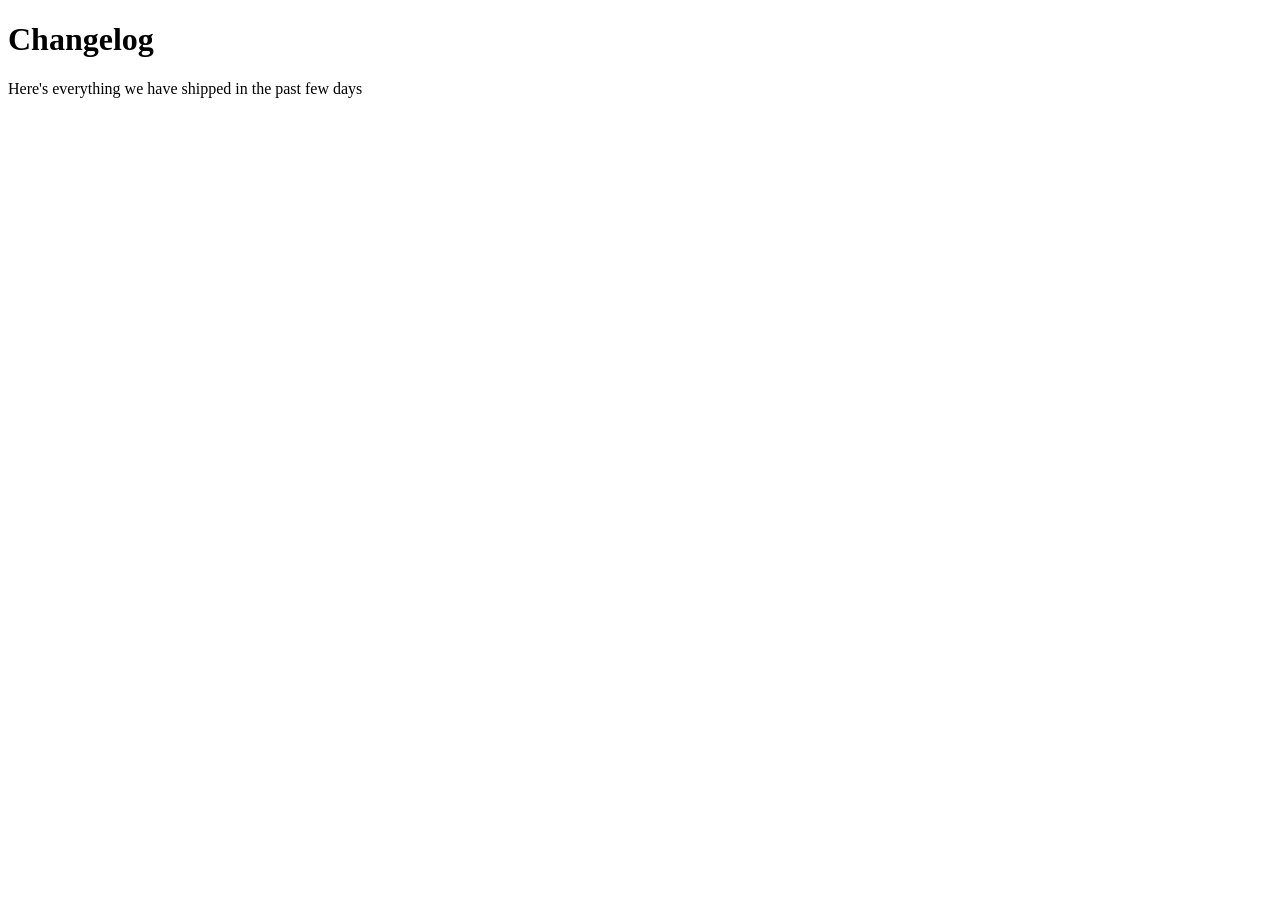
==== changelog.html @ aa21f58e "Started html and css files and added roadmap.sh png" ====
<!DOCTYPE html>
<html lang="en">
<head>
    <meta charset="UTF-8">
    <meta name="viewport" content="width=device-width, initial-scale=1.0">
    <title>Document Title</title>
    <!-- Link your custom CSS stylesheet -->
    <link rel="stylesheet" href="style.css">
</head>
<body>

    <!-- Main visual content goes here -->
    <h1>Changelog</h1>
    <p>Here's everything we have shipped in the past few days</p>

</body>
</html>
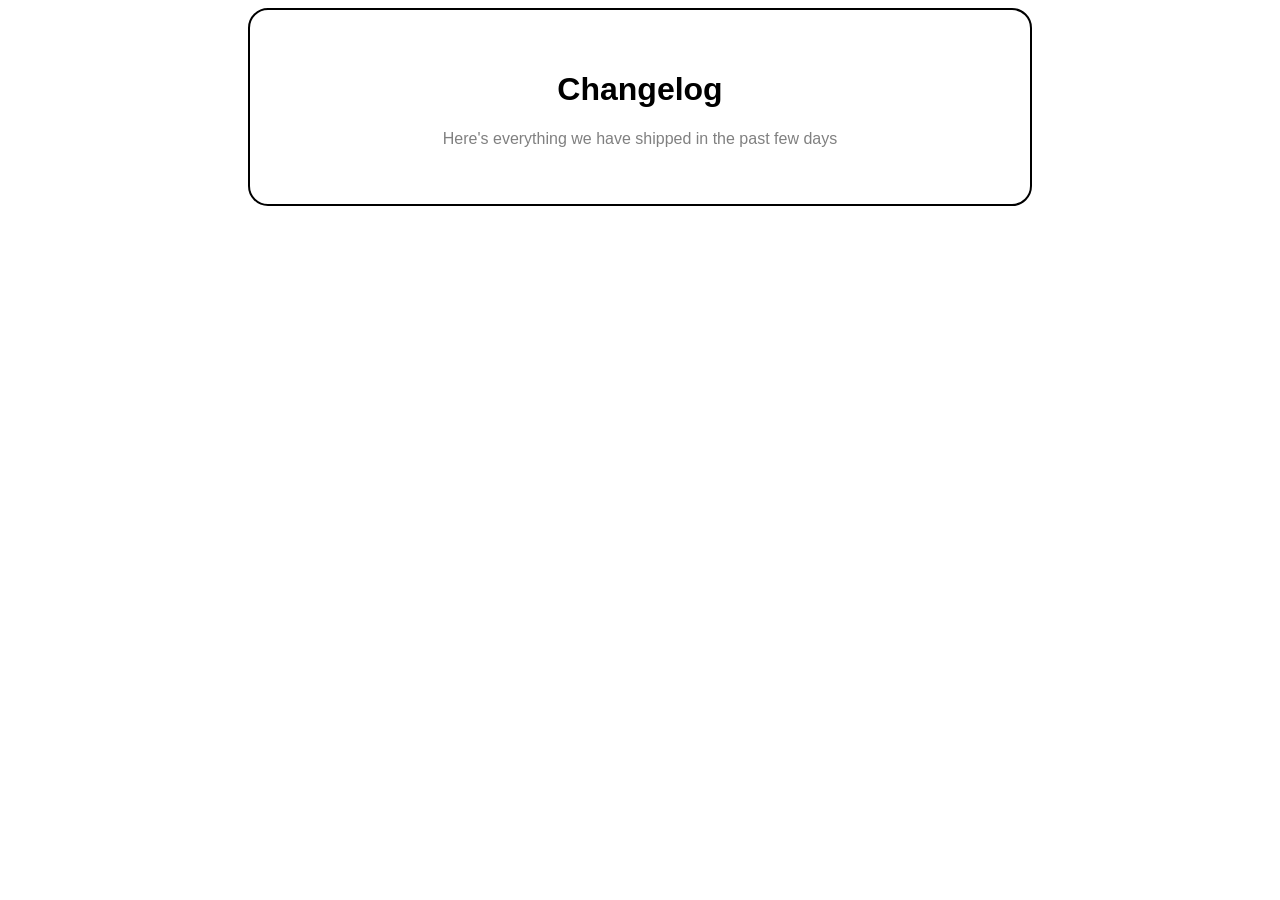
==== commit 83571625: "Started basic styling for css file" ====
--- a/changelog.html
+++ b/changelog.html
@@ -3,15 +3,16 @@
 <head>
     <meta charset="UTF-8">
     <meta name="viewport" content="width=device-width, initial-scale=1.0">
-    <title>Document Title</title>
+    <title>Changelog Component</title>
     <!-- Link your custom CSS stylesheet -->
-    <link rel="stylesheet" href="style.css">
+    <link rel="stylesheet" href="changelog.css">
 </head>
 <body>
 
-    <!-- Main visual content goes here -->
-    <h1>Changelog</h1>
-    <p>Here's everything we have shipped in the past few days</p>
+    <div class="changelog">
+        <h1>Changelog</h1>
+        <p>Here's everything we have shipped in the past few days</p>
+    </div>
 
 </body>
 </html>
--- a/changelog.css
+++ b/changelog.css
@@ -0,0 +1,22 @@
+body {
+    font-family: Arial, sans-serif;
+
+    display: flex;
+    justify-content: center;
+}
+
+.changelog {
+    width: 700px;
+    border: 2px solid black;
+    border-radius: 20px;
+    padding: 40px;  
+}
+
+.changelog h1 {
+    text-align: center;
+}
+
+.changelog p {
+    text-align: center;
+    color: gray;
+}
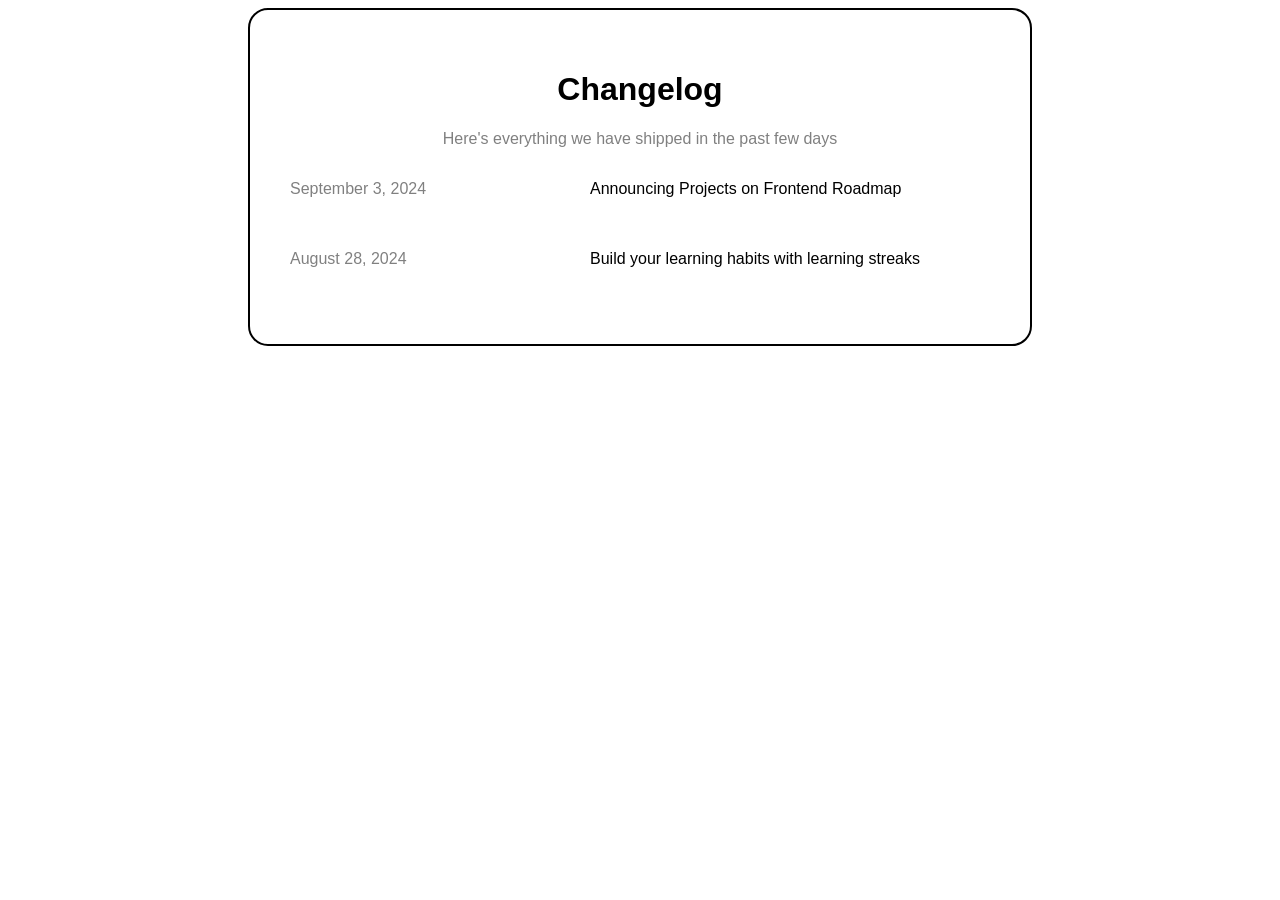
==== commit 404ec7c4: "More styling changes" ====
--- a/changelog.html
+++ b/changelog.html
@@ -4,15 +4,35 @@
     <meta charset="UTF-8">
     <meta name="viewport" content="width=device-width, initial-scale=1.0">
     <title>Changelog Component</title>
-    <!-- Link your custom CSS stylesheet -->
     <link rel="stylesheet" href="changelog.css">
 </head>
+
 <body>
 
-    <div class="changelog">
-        <h1>Changelog</h1>
-        <p>Here's everything we have shipped in the past few days</p>
-    </div>
+    <main class="changelog">
+
+        <header class="changelog-header">
+            <h1>Changelog</h1>
+            <p>Here's everything we have shipped in the past few days</p>
+        </header>
+
+        <div class="changes">
+
+            <div class="change">
+                <p class="date">September 3, 2024</p>
+                <p class="description">Announcing Projects on Frontend Roadmap</p>
+            </div>
+
+            <div class="change">
+                <p class="date">August 28, 2024</p>
+                <p class="description">Build your learning habits with learning streaks</p>
+            </div>
+
+            
+
+        </div>
+
+    </main>
 
 </body>
-</html>
+</html>
--- a/changelog.css
+++ b/changelog.css
@@ -16,7 +16,22 @@
     text-align: center;
 }
 
-.changelog p {
+.changelog-header p {
     text-align: center;
+    color: grey;
+}
+
+.change {
+    display: flex;
+    align-items: center;
+    margin-bottom: 20px;
+}
+
+.date {
+    width: 300px;
     color: gray;
+}
+
+.description {
+    flex: 1;   
 }
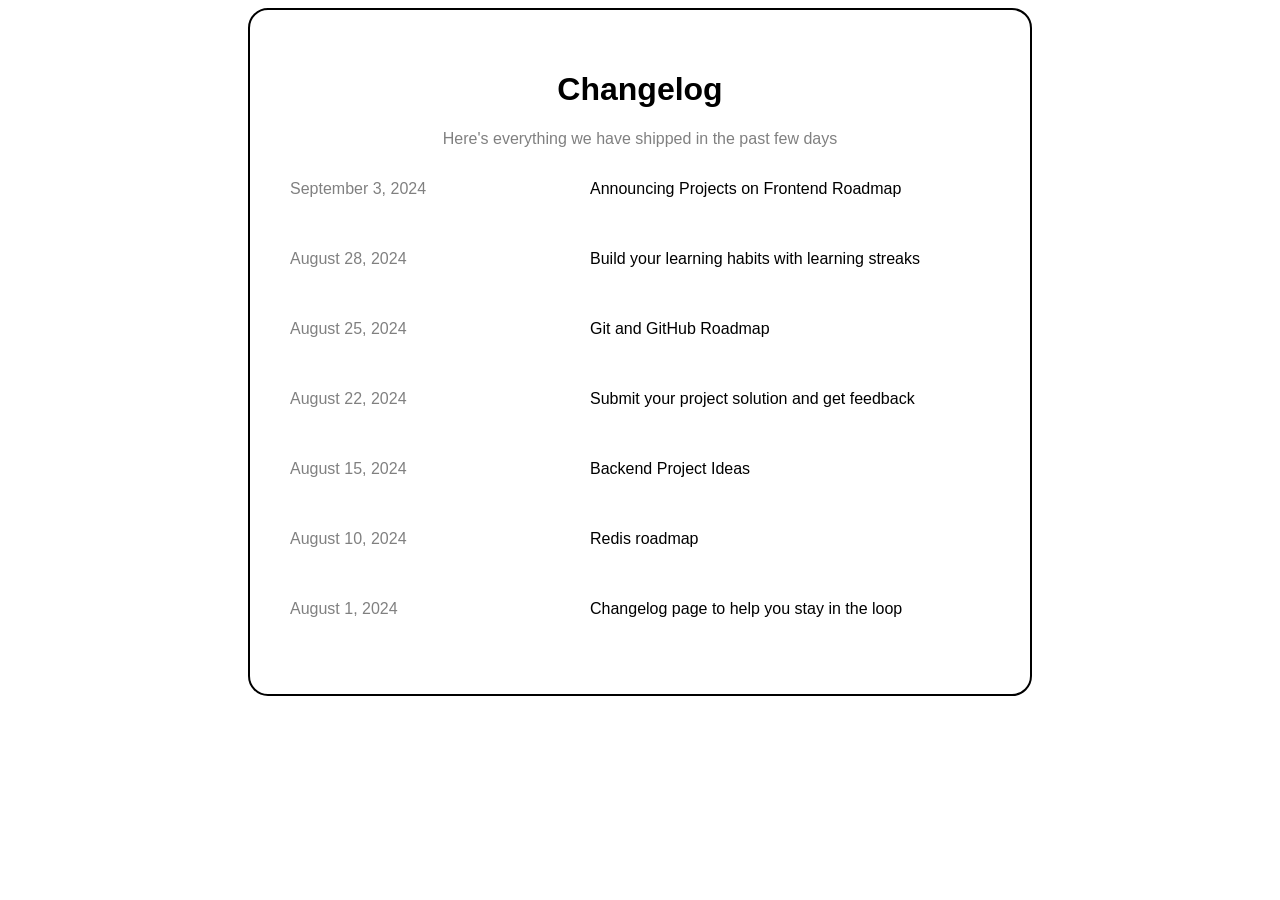
==== commit 6d4620ba: "Added all the 'changes' from the project description into the html file" ====
--- a/changelog.html
+++ b/changelog.html
@@ -28,7 +28,50 @@
                 <p class="description">Build your learning habits with learning streaks</p>
             </div>
 
-            
+            <div class="change">
+                <time class="date" datetime="2024-08-25">
+                    August 25, 2024
+                </time>
+                <p class="description">
+                    Git and GitHub Roadmap
+                </p>
+            </div>
+
+            <div class="change">
+                <time class="date" datetime="2024-08-22">
+                    August 22, 2024
+                </time>
+                <p class="description">
+                    Submit your project solution and get feedback
+                </p>
+            </div>
+
+            <div class="change">
+                <time class="date" datetime="2024-08-15">
+                    August 15, 2024
+                </time>
+                <p class="description">
+                    Backend Project Ideas
+                </p>
+            </div>
+
+            <div class="change">
+                <time class="date" datetime="2024-08-10">
+                    August 10, 2024
+                </time>
+                <p class="description">
+                    Redis roadmap
+                </p>
+            </div>
+
+            <div class="change">
+                <time class="date" datetime="2024-08-01">
+                    August 1, 2024
+                </time>
+                <p class="description">
+                    Changelog page to help you stay in the loop
+                </p>
+            </div>
 
         </div>
 
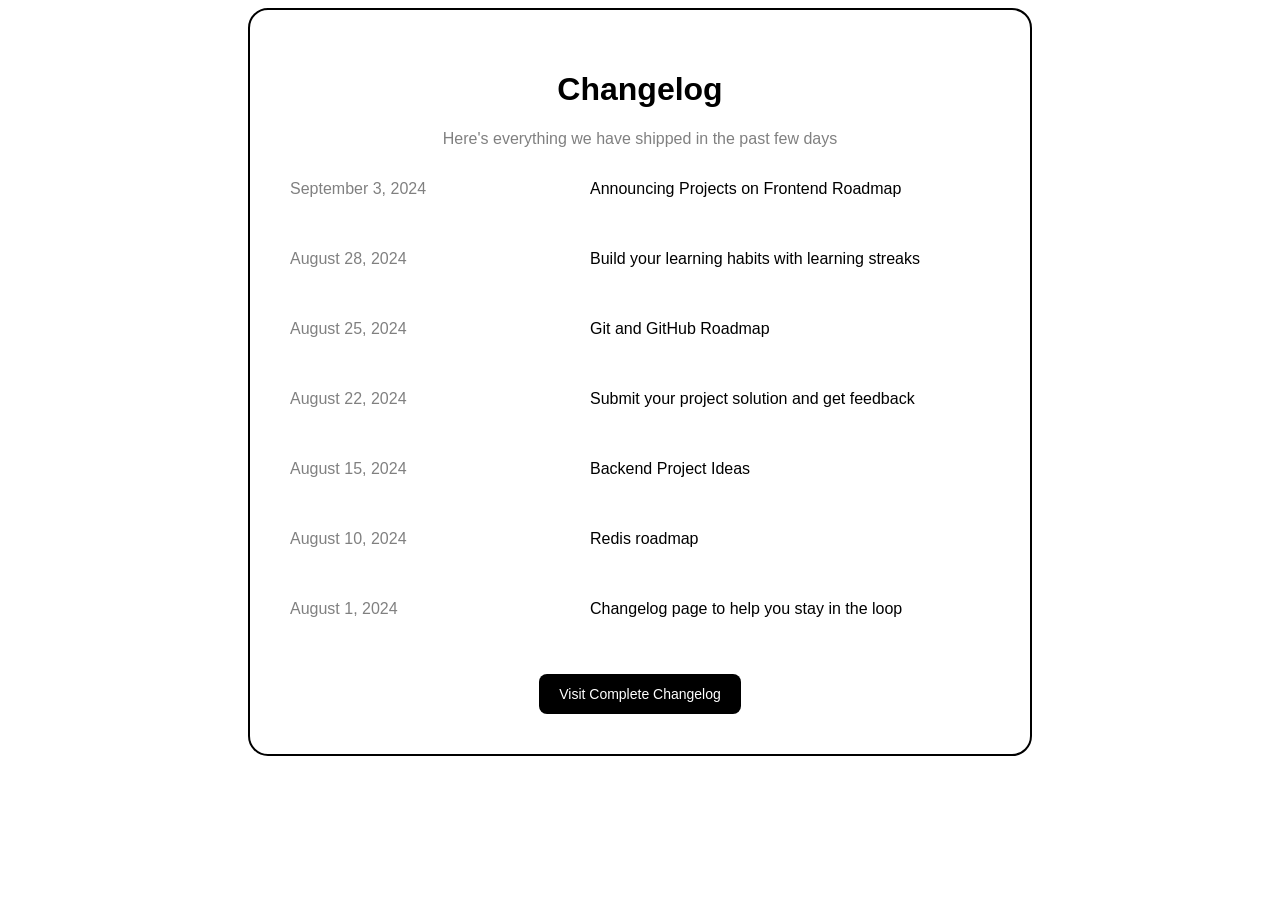
==== commit e36fe0f5: "Added 'Visit Complete Changelog' button" ====
--- a/changelog.html
+++ b/changelog.html
@@ -73,8 +73,9 @@
                 </p>
             </div>
 
-        </div>
-
+        <button type="button" class="changelog-button">
+            Visit Complete Changelog
+        </button>
     </main>
 
 </body>
--- a/changelog.css
+++ b/changelog.css
@@ -34,4 +34,17 @@
 
 .description {
     flex: 1;   
+}
+
+.changelog-button {
+    display: block;
+    margin: 40px auto 0;
+
+    background-color: black;
+    color: white;
+    border: none;
+    border-radius: 8px;
+    padding: 12px 20px;
+    font-size: 14px;
+    cursor: pointer;
 }
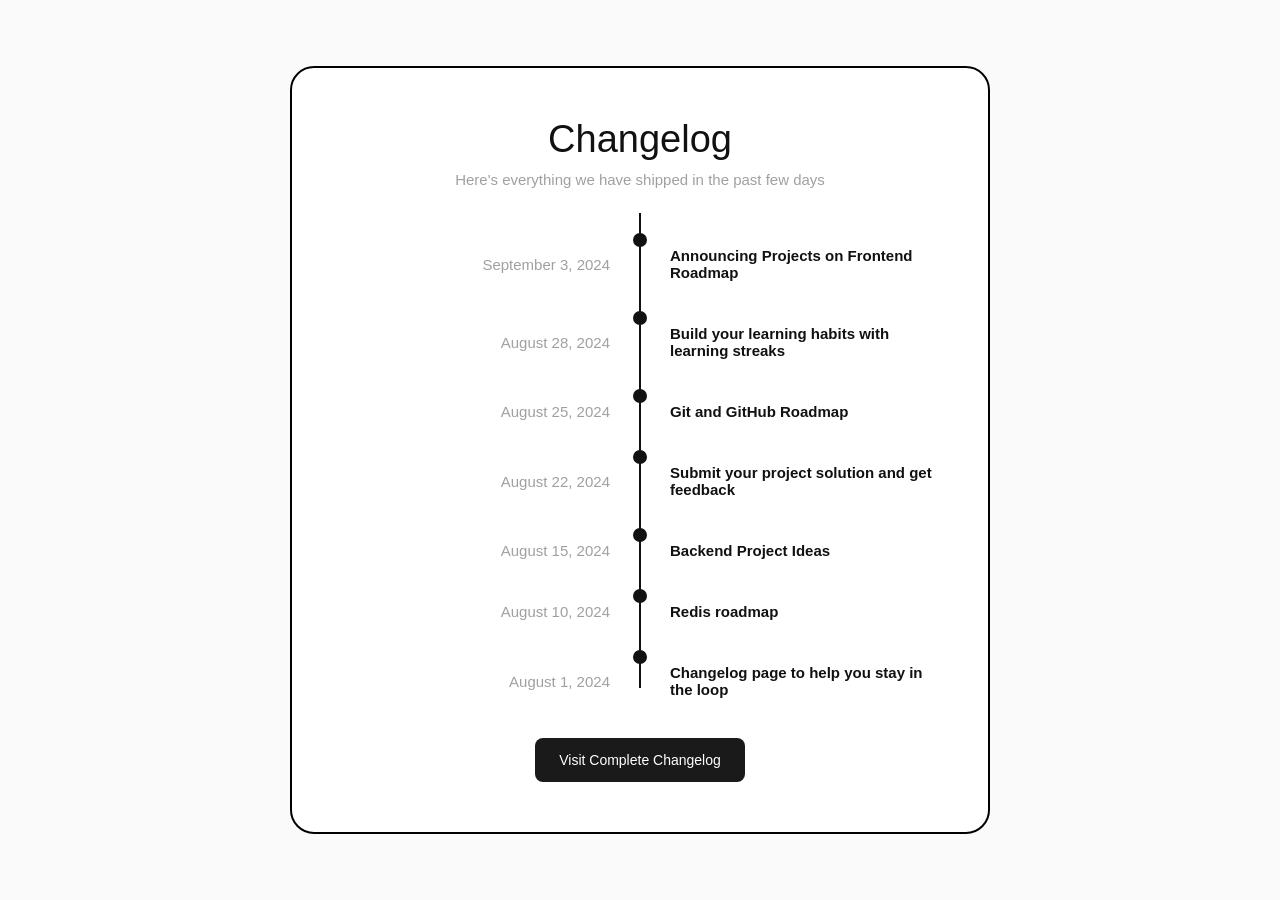
==== commit be705805: "Finished styling" ====
--- a/changelog.html
+++ b/changelog.html
@@ -20,6 +20,10 @@
 
             <div class="change">
                 <p class="date">September 3, 2024</p>
+                <div class="timeline-marker">
+                    <div class="dot"></div>
+                    <div class="line"></div>
+                </div>
                 <p class="description">Announcing Projects on Frontend Roadmap</p>
             </div>
 
@@ -72,7 +76,8 @@
                     Changelog page to help you stay in the loop
                 </p>
             </div>
-
+        </div>
+        
         <button type="button" class="changelog-button">
             Visit Complete Changelog
         </button>
--- a/changelog.css
+++ b/changelog.css
@@ -1,50 +1,102 @@
 body {
     font-family: Arial, sans-serif;
-
     display: flex;
     justify-content: center;
+    align-items: center;
+    min-height: 100vh;
+    margin: 0;
+    background-color: #fafafa;
 }
 
 .changelog {
     width: 700px;
-    border: 2px solid black;
-    border-radius: 20px;
-    padding: 40px;  
+    border: 2px solid #000000;
+    border-radius: 24px;
+    padding: 50px 40px;
+    background-color: #ffffff;
+    box-sizing: border-box;
 }
 
-.changelog h1 {
+.changelog-header h1 {
+    font-size: 38px;
+    font-weight: 500;
     text-align: center;
+    margin: 0 0 10px 0;
+    color: #111111;
 }
 
 .changelog-header p {
     text-align: center;
-    color: grey;
+    color: #a0a0a0;
+    margin: 0 0 45px 0;
+    font-size: 15px;
+}
+
+.changes {
+    position: relative;
+    margin-bottom: 40px;
+}
+
+.changes::before {
+    content: '';
+    position: absolute;
+    top: -20px;
+    bottom: 10px;
+    left: 50%;
+    transform: translateX(-50%);
+    width: 2px;
+    background-color: #111111;
+    z-index: 1;
 }
 
 .change {
-    display: flex;
+    display: grid;
+    grid-template-columns: 1fr 60px 1fr;
     align-items: center;
-    margin-bottom: 20px;
+    margin-bottom: 30px;
+}
+
+.change::before {
+    content: '';
+    grid-column: 2;
+    justify-self: center;
+    width: 14px;
+    height: 14px;
+    background-color: #111111;
+    border-radius: 50%;
+    z-index: 2;
 }
 
 .date {
-    width: 300px;
-    color: gray;
+    grid-column: 1;
+    text-align: right;
+    color: #a0a0a0;
+    font-size: 15px;
+    margin: 0;
 }
 
 .description {
-    flex: 1;   
+    grid-column: 3;
+    color: #111111;
+    font-weight: 600;
+    font-size: 15px;
+    margin: 0;
 }
 
 .changelog-button {
     display: block;
-    margin: 40px auto 0;
-
-    background-color: black;
-    color: white;
+    margin: 0 auto;
+    background-color: #1a1a1a;
+    color: #ffffff;
     border: none;
     border-radius: 8px;
-    padding: 12px 20px;
+    padding: 14px 24px;
     font-size: 14px;
+    font-weight: 500;
     cursor: pointer;
+    transition: background-color 0.15s ease;
+}
+
+.changelog-button:hover {
+    background-color: #333333;
 }
